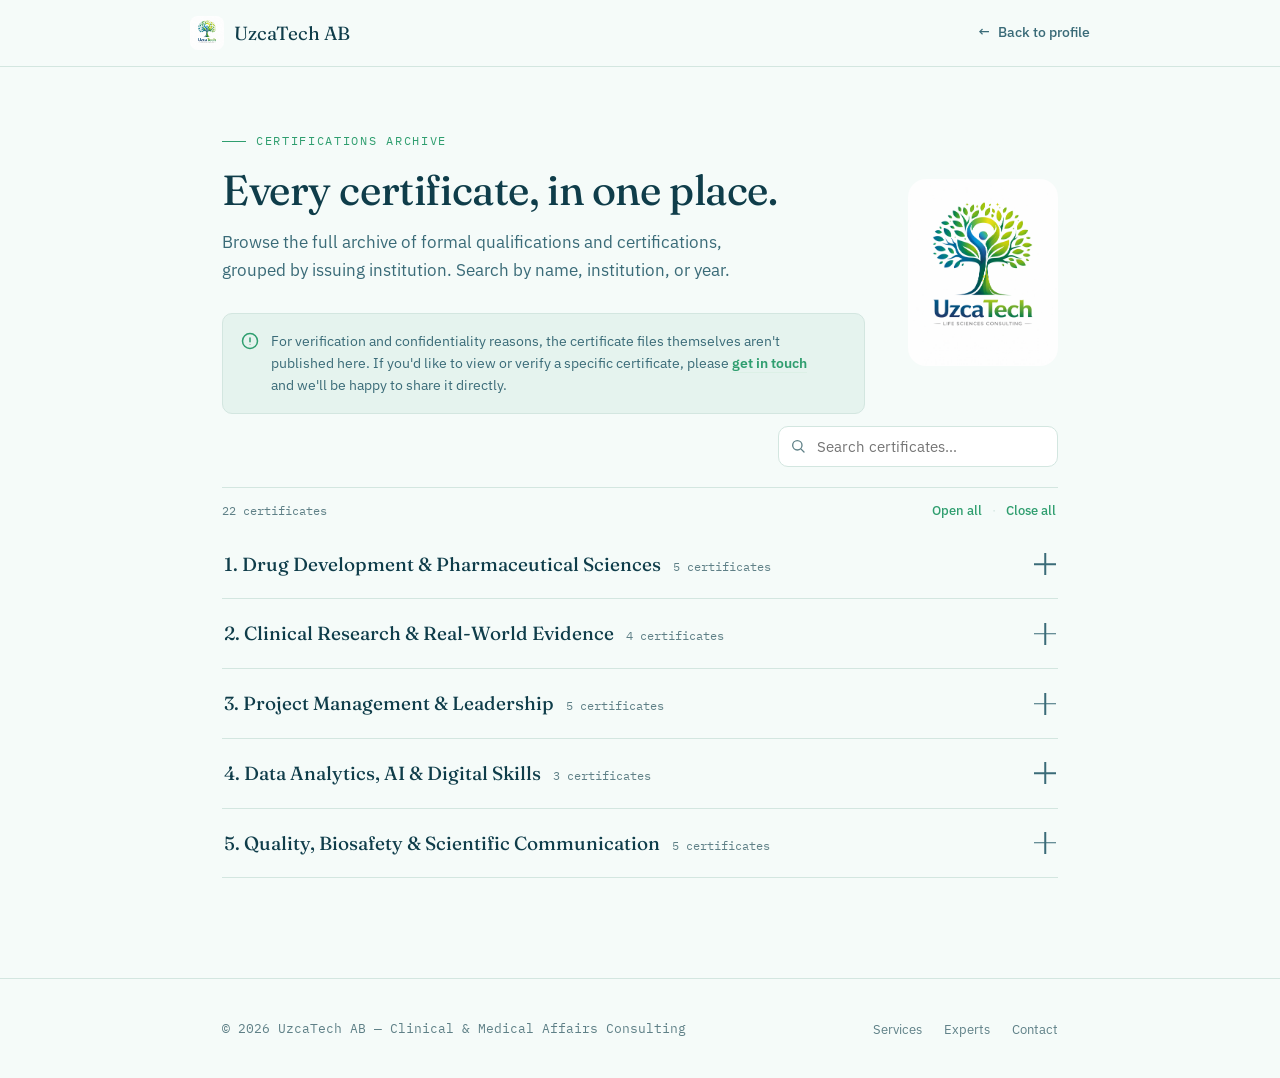
==== certificates.html @ 90f16f3b "added archive;added favicon;fixed some bugs" ====
<!DOCTYPE html>
<html lang="en">
<head>
<meta charset="UTF-8">
<meta name="viewport" content="width=device-width, initial-scale=1.0">
<title>Certifications — UzcaTech AB</title>
<link rel="preconnect" href="https://fonts.googleapis.com">
<link rel="preconnect" href="https://fonts.gstatic.com" crossorigin>
<link href="https://fonts.googleapis.com/css2?family=Fraunces:opsz,wght@9..144,300;9..144,450;9..144,600&family=IBM+Plex+Sans:wght@400;500;600&family=IBM+Plex+Mono:wght@400;500&display=swap" rel="stylesheet">
<style>
  :root{
    --navy:#0F3D4A;
    --navy-soft:#3A6B78;
    --slate:#5F8087;
    --bg:#F5FBF9;
    --bg-panel:#E5F3EE;
    --teal:#2F9E6F;
    --teal-dark:#1B6E4C;
    --teal-soft:#DCF0E6;
    --ink:#16262A;
    --line:#D3E6E0;
    --white:#FFFFFF;
    --radius-sm:10px;
    --radius-md:18px;
    --radius-lg:32px;
  }
  *{box-sizing:border-box;}
  body{
    margin:0; background:var(--bg); color:var(--ink);
    font-family:'IBM Plex Sans', sans-serif; font-size:16px; line-height:1.7;
    -webkit-font-smoothing:antialiased;
  }
  h1,h2,h3{font-family:'Fraunces', serif; font-weight:450; color:var(--navy); margin:0; letter-spacing:-0.01em;}
  a{color:inherit;}
  img{max-width:100%; display:block;}
  .wrap{max-width:900px; margin:0 auto; padding:0 32px;}
  @media (max-width:640px){ .wrap{padding:0 20px;} }

  /* ---------- Header ---------- */
  header{
    position:sticky; top:0; z-index:50;
    background:rgba(245,251,249,0.92); backdrop-filter:blur(6px);
    border-bottom:1px solid var(--line);
  }
  .nav{display:flex; align-items:center; justify-content:space-between; padding:16px 0;}
  .brand{font-family:'Fraunces', serif; font-size:19px; color:var(--navy); display:flex; align-items:center; gap:10px;}
  .brand .logo-slot{width:34px; height:34px; flex-shrink:0; border-radius:8px; object-fit:cover;}
  .back-link{
    display:inline-flex; align-items:center; gap:8px; font-size:14px; font-weight:500;
    color:var(--navy-soft); text-decoration:none; transition:color .15s ease;
  }
  .back-link:hover{color:var(--teal);}

  /* ---------- Page head ---------- */
  .page-head{padding:64px 0 12px;}
  .page-head-columns{display:grid; grid-template-columns:1.6fr 0.4fr; gap:32px; align-items:center;}
  @media (max-width:800px){
    .page-head-columns{grid-template-columns:1fr;}
    .page-head-image{order:-1; margin-bottom:8px;}
  }
  @media (max-width:560px){
    .page-head-image{display:none;}
  }
  .page-head-image{width:100%; max-width:150px; margin-left:auto; aspect-ratio:4/5; border-radius:var(--radius-md); object-fit:cover;}
  .eyebrow{
    font-family:'IBM Plex Mono', monospace; font-size:12px; letter-spacing:0.14em;
    text-transform:uppercase; color:var(--teal); margin-bottom:16px; display:flex; align-items:center; gap:10px;
  }
  .eyebrow::before{content:""; width:24px; height:1px; background:var(--teal); display:inline-block;}
  .page-head h1{font-size:clamp(30px, 4vw, 42px); line-height:1.12;}
  .page-head p{color:var(--navy-soft); font-size:16.5px; margin-top:14px; max-width:560px;}

  /* ---------- Notice banner ---------- */
  .archive-notice{
    display:flex; align-items:flex-start; gap:12px;
    background:var(--bg-panel); border:1px solid var(--line); border-radius:var(--radius-sm);
    padding:16px 18px; margin:28px 0 0;
  }
  .archive-notice svg{
    width:18px; height:18px; flex-shrink:0; stroke:var(--teal); margin-top:2px;
  }
  .archive-notice p{
    margin:0; font-size:14px; color:var(--navy-soft); line-height:1.6;
  }
  .archive-notice a{
    color:var(--teal); font-weight:600; text-decoration:none; border-bottom:1px solid var(--teal-soft);
    transition:border-color .15s ease;
  }
  .archive-notice a:hover{border-color:var(--teal);}

  /* ---------- Controls ---------- */
  .controls{
    display:flex; flex-wrap:wrap; gap:16px 24px; align-items:center; justify-content:flex-end;
    padding-bottom:20px; margin-bottom:0; border-bottom:1px solid var(--line);
  }

  .search-box{
    position:relative; flex:1 1 220px; max-width:280px;
  }
  .search-box input{
    width:100%; border:1px solid var(--line); background:var(--white);
    padding:10px 34px 10px 38px; font-family:'IBM Plex Sans', sans-serif; font-size:14.5px;
    border-radius:var(--radius-sm); color:var(--ink); transition:border-color .15s ease;
  }
  .search-box input:focus{outline:2px solid var(--teal); outline-offset:1px; border-color:var(--teal);}
  .search-box svg{
    position:absolute; left:12px; top:50%; transform:translateY(-50%);
    width:16px; height:16px; stroke:var(--slate); pointer-events:none;
  }
  .search-clear{
    position:absolute; right:8px; top:50%; transform:translateY(-50%);
    width:22px; height:22px; display:none; align-items:center; justify-content:center;
    background:none; border:none; cursor:pointer; border-radius:50%; padding:0;
    transition:background .15s ease;
  }
  .search-clear svg{position:static; width:12px; height:12px; stroke:var(--slate); transform:none;}
  .search-clear:hover{background:var(--bg-panel);}
  .search-box.has-value .search-clear{display:flex;}

  .toggle-all-row{
    display:flex; align-items:center; justify-content:space-between; gap:16px;
    padding:12px 0 0;
  }
  .result-count{
    font-family:'IBM Plex Mono', monospace; font-size:12px; color:var(--slate);
  }
  .toggle-all-links{display:flex; align-items:center; gap:8px;}
  .toggle-all-btn{
    font-family:'IBM Plex Sans', sans-serif; font-size:13px; font-weight:500;
    background:none; border:none; cursor:pointer; color:var(--teal); padding:2px;
    transition:color .15s ease;
  }
  .toggle-all-btn:hover{color:var(--teal-dark);}
  .toggle-all-divider{color:var(--line); font-size:13px;}

  /* ---------- Accordion groups ---------- */
  .archive{padding:8px 0 100px;}
  .group{border-bottom:1px solid var(--line);}
  .group-trigger{
    width:100%; display:flex; align-items:center; justify-content:space-between;
    background:none; border:none; cursor:pointer; text-align:left;
    padding:22px 2px; gap:16px;
  }
  .group-trigger-left{display:flex; align-items:baseline; gap:12px; min-width:0; flex-wrap:wrap; row-gap:4px;}
  .group-name{font-family:'Fraunces', serif; font-size:19px; color:var(--navy); font-weight:450; line-height:1.3;}
  .group-count{font-family:'IBM Plex Mono', monospace; font-size:12px; color:var(--slate); flex-shrink:0;}
  .group-icon{
    width:22px; height:22px; flex-shrink:0; position:relative;
    transition:transform .2s ease;
  }
  .group-icon::before, .group-icon::after{
    content:""; position:absolute; background:var(--navy-soft); transition:background .2s ease;
  }
  .group-icon::before{ top:50%; left:0; width:100%; height:1.5px; transform:translateY(-50%); }
  .group-icon::after{ left:50%; top:0; height:100%; width:1.5px; transform:translateX(-50%); }
  .group.open .group-icon{ transform:rotate(135deg); }
  .group.open .group-icon::before, .group.open .group-icon::after{ background:var(--teal); }
  .group.open .group-name{color:var(--teal);}

  .group-panel{max-height:0; overflow:hidden; transition:max-height .25s ease;}
  .group-panel-inner{display:flex; flex-direction:column; padding:0 2px 22px;}

  .cert-row{
    display:flex; align-items:center; justify-content:space-between; gap:16px;
    padding:11px 14px; border-radius:var(--radius-sm);
  }
  .cert-row-left{min-width:0;}
  .cert-title{font-size:14.5px; font-weight:500; color:var(--ink);}
  .cert-meta{font-family:'IBM Plex Mono', monospace; font-size:11.5px; color:var(--slate); margin-top:3px;}

  .empty-state{
    padding:60px 2px; text-align:center; color:var(--slate); display:none;
  }
  .empty-state.show{display:block;}
  .empty-state p{font-size:15px; margin-top:6px;}

  footer{border-top:1px solid var(--line); padding:36px 0;}
  .footer-row{display:flex; justify-content:space-between; align-items:center; flex-wrap:wrap; gap:14px;}
  .footer-row .mono{font-family:'IBM Plex Mono',monospace; font-size:12.5px; color:var(--slate);}
  .footer-links{display:flex; gap:22px; list-style:none; padding:0; margin:0;}
  .footer-links a{font-size:13px; color:var(--slate); text-decoration:none;}
  .footer-links a:hover{color:var(--teal);}
</style>
</head>
<body>

<header>
  <div class="wrap nav">
    <div class="brand">
      <img class="logo-slot" src="images/logo.png" alt="UzcaTech AB">
      UzcaTech AB
    </div>
    <a class="back-link" href="expert.html"><span aria-hidden="true">←</span> Back to profile</a>
  </div>
</header>

<section class="page-head">
  <div class="wrap">
    <div class="page-head-columns">
      <div>
        <div class="eyebrow">Certifications archive</div>
        <h1>Every certificate, in one place.</h1>
        <p>Browse the full archive of formal qualifications and certifications, grouped by issuing institution. Search by name, institution, or year.</p>
        <div class="archive-notice">
          <svg viewBox="0 0 24 24" fill="none" stroke-width="2" stroke-linecap="round" stroke-linejoin="round"><circle cx="12" cy="12" r="10"/><line x1="12" y1="8" x2="12" y2="13"/><circle cx="12" cy="16.5" r="0.5" fill="currentColor" stroke="none"/></svg>
          <p>For verification and confidentiality reasons, the certificate files themselves aren't published here. If you'd like to view or verify a specific certificate, please <a href="index.html#contact">get in touch</a> and we'll be happy to share it directly.</p>
        </div>
      </div>
      <img class="page-head-image" src="images/logo.png" alt="UzcaTech AB">
    </div>
  </div>
</section>

<section class="wrap">
  <div class="controls">
    <div class="search-box">
      <svg viewBox="0 0 24 24" fill="none" stroke-width="2" stroke-linecap="round" stroke-linejoin="round"><circle cx="11" cy="11" r="7"/><line x1="21" y1="21" x2="16.65" y2="16.65"/></svg>
      <input type="text" id="search" placeholder="Search certificates…" autocomplete="off">
      <button type="button" id="search-clear" class="search-clear" aria-label="Clear search">
        <svg viewBox="0 0 24 24" fill="none" stroke-width="2" stroke-linecap="round" stroke-linejoin="round"><line x1="18" y1="6" x2="6" y2="18"/><line x1="6" y1="6" x2="18" y2="18"/></svg>
      </button>
    </div>
  </div>
  <div class="toggle-all-row">
    <div class="result-count" id="result-count"></div>
    <div class="toggle-all-links">
      <button type="button" id="open-all" class="toggle-all-btn">Open all</button>
      <span class="toggle-all-divider">·</span>
      <button type="button" id="close-all" class="toggle-all-btn">Close all</button>
    </div>
  </div>
</section>

<section class="archive">
  <div class="wrap" id="archive-root"></div>
</section>

<footer>
  <div class="wrap footer-row">
    <div class="mono">© 2026 UzcaTech AB — Clinical &amp; Medical Affairs Consulting</div>
    <ul class="footer-links">
      <li><a href="index.html#services">Services</a></li>
      <li><a href="index.html#experts">Experts</a></li>
      <li><a href="index.html#contact">Contact</a></li>
    </ul>
  </div>
</footer>

<script>
  /* -----------------------------------------------------------
     Certificate data — replace with the real list.
     Each entry: name, institution, year (no url — files are not published)
  ------------------------------------------------------------ */
  const CERTS = [
    { name: "Molecular Pharmacology", institution: "University of Oxford", date: "March 2001", year: 2001, category: "1. Drug Development & Pharmaceutical Sciences" },
    { name: "Biologics Drug Development", institution: "Swedish Academy of Pharmaceutical Sciences (Läkemedelsakademin)", date: "14–16 May 2019", year: 2019, category: "1. Drug Development & Pharmaceutical Sciences" },
    { name: "Drug Development", institution: "University of California San Diego", date: "27 May 2024", year: 2024, category: "1. Drug Development & Pharmaceutical Sciences" },
    { name: "Pharmacokinetics", institution: "Novartis / Davidsson College", date: "September 2024", year: 2024, category: "1. Drug Development & Pharmaceutical Sciences" },
    { name: "Drug Utilization: Trends, Determinants and Consequences", institution: "Johns Hopkins University", date: "12 September 2025", year: 2025, category: "1. Drug Development & Pharmaceutical Sciences" },

    { name: "Clinical Trial Project Management", institution: "Physis Global Academy", date: "30 August 2020", year: 2020, category: "2. Clinical Research & Real-World Evidence" },
    { name: "Essential GCP for Sponsors (ICH GCP E6(R2))", institution: "Brookwood Global", date: "1 June 2021", year: 2021, category: "2. Clinical Research & Real-World Evidence" },
    { name: "AI Series: Introduction to Clinical Data", institution: "Stanford University School of Medicine", date: "2 October 2024", year: 2024, category: "2. Clinical Research & Real-World Evidence" },
    { name: "Comparative Effectiveness and Real-World Evidence", institution: "Johns Hopkins University", date: "5 October 2025", year: 2025, category: "2. Clinical Research & Real-World Evidence" },

    { name: "Lean Foundations", institution: "LinkedIn Learning", date: "March 2021", year: 2021, category: "3. Project Management & Leadership" },
    { name: "Applied Project Management", institution: "Wenell", date: "15 February 2023", year: 2023, category: "3. Project Management & Leadership" },
    { name: "Project Management Simplified", institution: "Project Management Institute (PMI)", date: "8 July 2024", year: 2024, category: "3. Project Management & Leadership" },
    { name: "PMI-PMP® Certification Training Course (PMBOK® 7th Edition)", institution: "Learnkart", date: "April 2025", year: 2025, category: "3. Project Management & Leadership" },
    { name: "Project Management: Healthcare Projects", institution: "LinkedIn Learning", date: "5 May 2025", year: 2025, category: "3. Project Management & Leadership" },

    { name: "Introduction to Data Analytics", institution: "IBM", date: "22 October 2024", year: 2024, category: "4. Data Analytics, AI & Digital Skills" },
    { name: "SQL Essential Training", institution: "LinkedIn Learning", date: "November 2024", year: 2024, category: "4. Data Analytics, AI & Digital Skills" },
    { name: "Data Visualization and Dashboards with Excel and Cognos", institution: "IBM", date: "February 2025", year: 2025, category: "4. Data Analytics, AI & Digital Skills" },

    { name: "Biosafety Culture", institution: "European Biosafety Association (EBSA)", date: "4 October 2021", year: 2021, category: "5. Quality, Biosafety & Scientific Communication" },
    { name: "Biosafety Culture", institution: "European Biosafety Association (EBSA)", date: "14 October 2021", year: 2021, category: "5. Quality, Biosafety & Scientific Communication" },
    { name: "Mitigating Immunogenicity Risk: Applying Knowledge-Based Strategies from Early Assay", institution: "Symetric", date: "12 October 2023", year: 2023, category: "5. Quality, Biosafety & Scientific Communication" },
    { name: "Development/Validation to Clinical Monitoring", institution: "Symetric", date: "12 October 2023", year: 2023, category: "5. Quality, Biosafety & Scientific Communication" },
    { name: "Writing in the Sciences (with Honors)", institution: "Stanford University", date: "23 May 2024", year: 2024, category: "5. Quality, Biosafety & Scientific Communication" }
  ];

  const root = document.getElementById('archive-root');
  const resultCount = document.getElementById('result-count');
  const searchInput = document.getElementById('search');
  const searchBox = document.querySelector('.search-box');

  let openGroups = new Set();

  const CATEGORY_ORDER = [
    "1. Drug Development & Pharmaceutical Sciences",
    "2. Clinical Research & Real-World Evidence",
    "3. Project Management & Leadership",
    "4. Data Analytics, AI & Digital Skills",
    "5. Quality, Biosafety & Scientific Communication"
  ];

  function groupKey(cert){
    return cert.category;
  }

  function sortGroupKeys(keys){
    return keys.sort((a, b) => CATEGORY_ORDER.indexOf(a) - CATEGORY_ORDER.indexOf(b));
  }

  function highlight(text, term){
    if (!term) return text;
    const idx = text.toLowerCase().indexOf(term.toLowerCase());
    if (idx === -1) return text;
    return text.slice(0, idx) + '<mark style="background:var(--teal-soft); color:var(--navy); border-radius:3px;">' + text.slice(idx, idx + term.length) + '</mark>' + text.slice(idx + term.length);
  }

  function renderInner(){
    const term = searchInput.value.trim().toLowerCase();

    const filtered = CERTS.filter(c =>
      c.name.toLowerCase().includes(term) ||
      c.institution.toLowerCase().includes(term) ||
      c.category.toLowerCase().includes(term) ||
      c.date.toLowerCase().includes(term) ||
      String(c.year).includes(term)
    );

    root.innerHTML = '';
    resultCount.textContent = filtered.length + (filtered.length === 1 ? ' certificate' : ' certificates');

    if (!filtered.length){
      const empty = document.createElement('div');
      empty.className = 'empty-state show';
      empty.innerHTML = '<h3>No matches</h3><p>Try a different name, institution, or year.</p>';
      root.appendChild(empty);
      return;
    }

    const groups = {};
    filtered.forEach(c => {
      const key = groupKey(c);
      if (!groups[key]) groups[key] = [];
      groups[key].push(c);
    });

    sortGroupKeys(Object.keys(groups)).forEach(key => {
      const certs = groups[key];
      const isOpen = openGroups.has(key);

      const group = document.createElement('div');
      group.className = 'group' + (isOpen ? ' open' : '');

      const trigger = document.createElement('button');
      trigger.type = 'button';
      trigger.className = 'group-trigger';
      trigger.innerHTML = `
        <span class="group-trigger-left">
          <span class="group-name">${key}</span>
          <span class="group-count">${certs.length} ${certs.length === 1 ? 'certificate' : 'certificates'}</span>
        </span>
        <span class="group-icon" aria-hidden="true"></span>
      `;

      const panel = document.createElement('div');
      panel.className = 'group-panel';
      const inner = document.createElement('div');
      inner.className = 'group-panel-inner';

      certs.sort((a, b) => b.year - a.year || a.name.localeCompare(b.name)).forEach(c => {
        const row = document.createElement('div');
        row.className = 'cert-row';
        row.innerHTML = `
          <span class="cert-row-left">
            <span class="cert-title">${highlight(c.name, term)}</span>
            <span class="cert-meta">${highlight(c.institution, term)} — ${highlight(c.date, term)}</span>
          </span>
        `;
        inner.appendChild(row);
      });

      panel.appendChild(inner);

      trigger.addEventListener('click', () => {
        const nowOpen = group.classList.toggle('open');
        if (nowOpen){
          openGroups.add(key);
          panel.style.maxHeight = panel.scrollHeight + 'px';
        } else {
          openGroups.delete(key);
          panel.style.maxHeight = '0px';
        }
      });

      group.appendChild(trigger);
      group.appendChild(panel);
      root.appendChild(group);

      if (isOpen){
        requestAnimationFrame(() => { panel.style.maxHeight = panel.scrollHeight + 'px'; });
      }
    });
  }

  function render(){
    const startHeight = root.offsetHeight;
    root.style.height = startHeight + 'px';
    root.style.overflow = 'hidden';
    root.style.transition = 'none';

    renderInner();

    const endHeight = root.scrollHeight;
    requestAnimationFrame(() => {
      root.style.transition = 'height .2s ease';
      root.style.height = endHeight + 'px';
    });

    clearTimeout(render._t);
    render._t = setTimeout(() => {
      root.style.height = '';
      root.style.overflow = '';
      root.style.transition = '';
    }, 220);
  }

  searchInput.addEventListener('input', () => {
    searchBox.classList.toggle('has-value', searchInput.value.length > 0);
    const term = searchInput.value.trim().toLowerCase();
    if (term === ''){
      openGroups = new Set();
    } else {
      const filtered = CERTS.filter(c =>
        c.name.toLowerCase().includes(term) ||
        c.institution.toLowerCase().includes(term) ||
        c.category.toLowerCase().includes(term) ||
        c.date.toLowerCase().includes(term) ||
        String(c.year).includes(term)
      );
      filtered.forEach(c => openGroups.add(groupKey(c)));
    }
    render();
  });

  document.getElementById('search-clear').addEventListener('click', () => {
    searchInput.value = '';
    searchBox.classList.remove('has-value');
    openGroups = new Set();
    searchInput.focus();
    render();
  });

  document.getElementById('open-all').addEventListener('click', () => {
    const term = searchInput.value.trim().toLowerCase();
    const filtered = CERTS.filter(c =>
      c.name.toLowerCase().includes(term) ||
      c.institution.toLowerCase().includes(term) ||
      c.category.toLowerCase().includes(term) ||
      c.date.toLowerCase().includes(term) ||
      String(c.year).includes(term)
    );
    filtered.forEach(c => openGroups.add(groupKey(c)));
    render();
  });

  document.getElementById('close-all').addEventListener('click', () => {
    openGroups = new Set();
    render();
  });

  render();
</script>

</body>
</html>
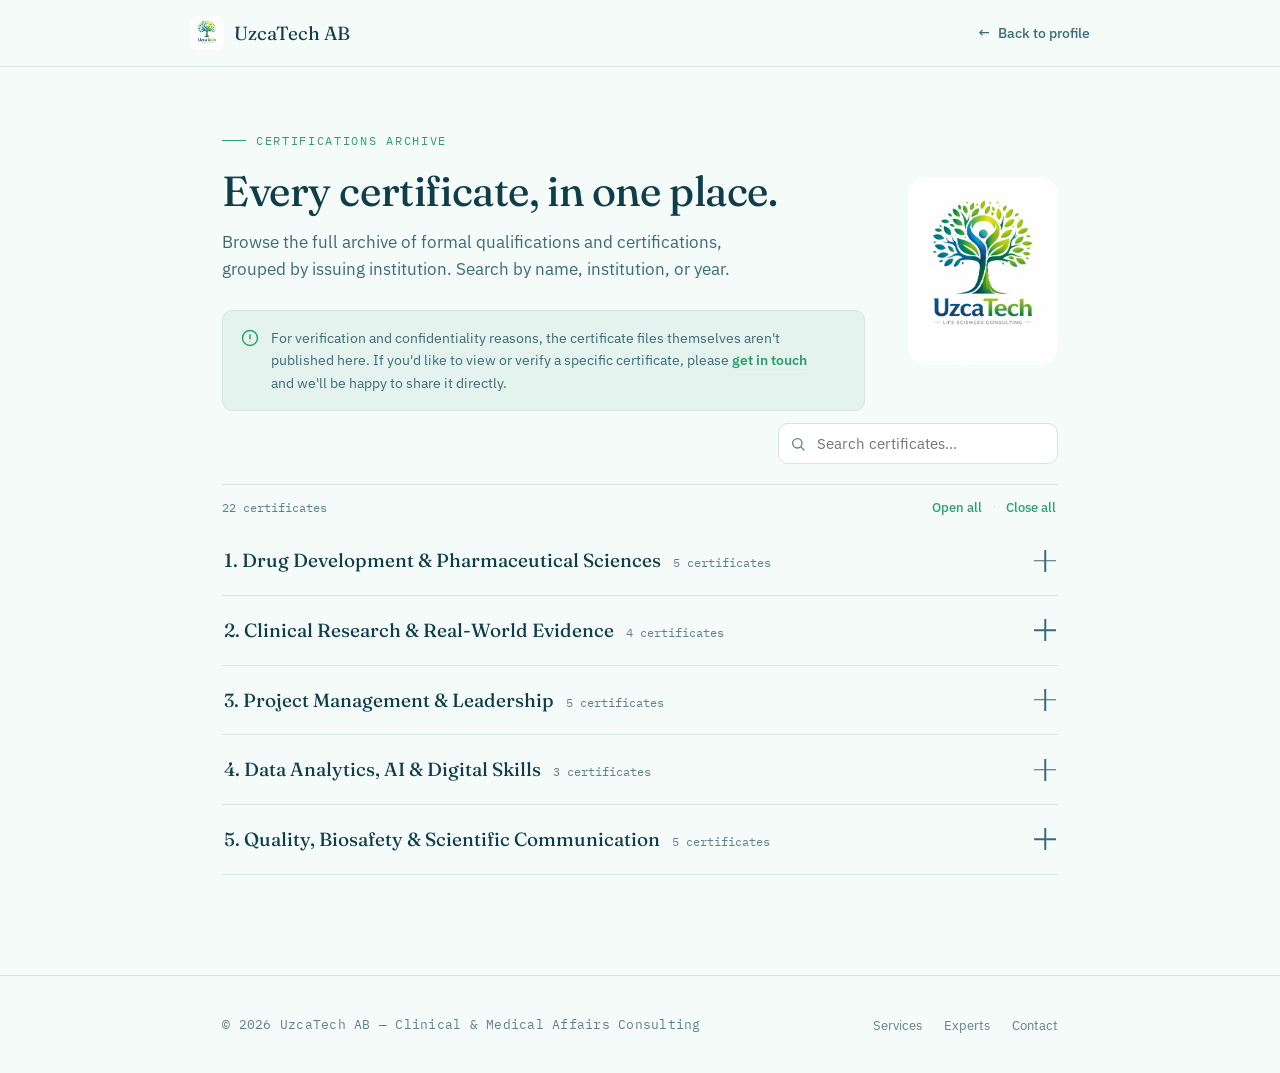
==== commit 0115edca: "Organised files and started clearinng filler text" ====
--- a/certificates.html
+++ b/certificates.html
@@ -6,465 +6,101 @@
 <title>Certifications — UzcaTech AB</title>
 <link rel="preconnect" href="https://fonts.googleapis.com">
 <link rel="preconnect" href="https://fonts.gstatic.com" crossorigin>
-<link href="https://fonts.googleapis.com/css2?family=Fraunces:opsz,wght@9..144,300;9..144,450;9..144,600&family=IBM+Plex+Sans:wght@400;500;600&family=IBM+Plex+Mono:wght@400;500&display=swap" rel="stylesheet">
-<style>
-  :root{
-    --navy:#0F3D4A;
-    --navy-soft:#3A6B78;
-    --slate:#5F8087;
-    --bg:#F5FBF9;
-    --bg-panel:#E5F3EE;
-    --teal:#2F9E6F;
-    --teal-dark:#1B6E4C;
-    --teal-soft:#DCF0E6;
-    --ink:#16262A;
-    --line:#D3E6E0;
-    --white:#FFFFFF;
-    --radius-sm:10px;
-    --radius-md:18px;
-    --radius-lg:32px;
-  }
-  *{box-sizing:border-box;}
-  body{
-    margin:0; background:var(--bg); color:var(--ink);
-    font-family:'IBM Plex Sans', sans-serif; font-size:16px; line-height:1.7;
-    -webkit-font-smoothing:antialiased;
-  }
-  h1,h2,h3{font-family:'Fraunces', serif; font-weight:450; color:var(--navy); margin:0; letter-spacing:-0.01em;}
-  a{color:inherit;}
-  img{max-width:100%; display:block;}
-  .wrap{max-width:900px; margin:0 auto; padding:0 32px;}
-  @media (max-width:640px){ .wrap{padding:0 20px;} }
+<link
+  href="https://fonts.googleapis.com/css2?family=Fraunces:opsz,wght@9..144,300;9..144,450;9..144,600&family=IBM+Plex+Sans:wght@400;500;600&family=IBM+Plex+Mono:wght@400;500&display=swap"
+  rel="stylesheet"
+>
 
-  /* ---------- Header ---------- */
-  header{
-    position:sticky; top:0; z-index:50;
-    background:rgba(245,251,249,0.92); backdrop-filter:blur(6px);
-    border-bottom:1px solid var(--line);
-  }
-  .nav{display:flex; align-items:center; justify-content:space-between; padding:16px 0;}
-  .brand{font-family:'Fraunces', serif; font-size:19px; color:var(--navy); display:flex; align-items:center; gap:10px;}
-  .brand .logo-slot{width:34px; height:34px; flex-shrink:0; border-radius:8px; object-fit:cover;}
-  .back-link{
-    display:inline-flex; align-items:center; gap:8px; font-size:14px; font-weight:500;
-    color:var(--navy-soft); text-decoration:none; transition:color .15s ease;
-  }
-  .back-link:hover{color:var(--teal);}
-
-  /* ---------- Page head ---------- */
-  .page-head{padding:64px 0 12px;}
-  .page-head-columns{display:grid; grid-template-columns:1.6fr 0.4fr; gap:32px; align-items:center;}
-  @media (max-width:800px){
-    .page-head-columns{grid-template-columns:1fr;}
-    .page-head-image{order:-1; margin-bottom:8px;}
-  }
-  @media (max-width:560px){
-    .page-head-image{display:none;}
-  }
-  .page-head-image{width:100%; max-width:150px; margin-left:auto; aspect-ratio:4/5; border-radius:var(--radius-md); object-fit:cover;}
-  .eyebrow{
-    font-family:'IBM Plex Mono', monospace; font-size:12px; letter-spacing:0.14em;
-    text-transform:uppercase; color:var(--teal); margin-bottom:16px; display:flex; align-items:center; gap:10px;
-  }
-  .eyebrow::before{content:""; width:24px; height:1px; background:var(--teal); display:inline-block;}
-  .page-head h1{font-size:clamp(30px, 4vw, 42px); line-height:1.12;}
-  .page-head p{color:var(--navy-soft); font-size:16.5px; margin-top:14px; max-width:560px;}
-
-  /* ---------- Notice banner ---------- */
-  .archive-notice{
-    display:flex; align-items:flex-start; gap:12px;
-    background:var(--bg-panel); border:1px solid var(--line); border-radius:var(--radius-sm);
-    padding:16px 18px; margin:28px 0 0;
-  }
-  .archive-notice svg{
-    width:18px; height:18px; flex-shrink:0; stroke:var(--teal); margin-top:2px;
-  }
-  .archive-notice p{
-    margin:0; font-size:14px; color:var(--navy-soft); line-height:1.6;
-  }
-  .archive-notice a{
-    color:var(--teal); font-weight:600; text-decoration:none; border-bottom:1px solid var(--teal-soft);
-    transition:border-color .15s ease;
-  }
-  .archive-notice a:hover{border-color:var(--teal);}
-
-  /* ---------- Controls ---------- */
-  .controls{
-    display:flex; flex-wrap:wrap; gap:16px 24px; align-items:center; justify-content:flex-end;
-    padding-bottom:20px; margin-bottom:0; border-bottom:1px solid var(--line);
-  }
-
-  .search-box{
-    position:relative; flex:1 1 220px; max-width:280px;
-  }
-  .search-box input{
-    width:100%; border:1px solid var(--line); background:var(--white);
-    padding:10px 34px 10px 38px; font-family:'IBM Plex Sans', sans-serif; font-size:14.5px;
-    border-radius:var(--radius-sm); color:var(--ink); transition:border-color .15s ease;
-  }
-  .search-box input:focus{outline:2px solid var(--teal); outline-offset:1px; border-color:var(--teal);}
-  .search-box svg{
-    position:absolute; left:12px; top:50%; transform:translateY(-50%);
-    width:16px; height:16px; stroke:var(--slate); pointer-events:none;
-  }
-  .search-clear{
-    position:absolute; right:8px; top:50%; transform:translateY(-50%);
-    width:22px; height:22px; display:none; align-items:center; justify-content:center;
-    background:none; border:none; cursor:pointer; border-radius:50%; padding:0;
-    transition:background .15s ease;
-  }
-  .search-clear svg{position:static; width:12px; height:12px; stroke:var(--slate); transform:none;}
-  .search-clear:hover{background:var(--bg-panel);}
-  .search-box.has-value .search-clear{display:flex;}
-
-  .toggle-all-row{
-    display:flex; align-items:center; justify-content:space-between; gap:16px;
-    padding:12px 0 0;
-  }
-  .result-count{
-    font-family:'IBM Plex Mono', monospace; font-size:12px; color:var(--slate);
-  }
-  .toggle-all-links{display:flex; align-items:center; gap:8px;}
-  .toggle-all-btn{
-    font-family:'IBM Plex Sans', sans-serif; font-size:13px; font-weight:500;
-    background:none; border:none; cursor:pointer; color:var(--teal); padding:2px;
-    transition:color .15s ease;
-  }
-  .toggle-all-btn:hover{color:var(--teal-dark);}
-  .toggle-all-divider{color:var(--line); font-size:13px;}
-
-  /* ---------- Accordion groups ---------- */
-  .archive{padding:8px 0 100px;}
-  .group{border-bottom:1px solid var(--line);}
-  .group-trigger{
-    width:100%; display:flex; align-items:center; justify-content:space-between;
-    background:none; border:none; cursor:pointer; text-align:left;
-    padding:22px 2px; gap:16px;
-  }
-  .group-trigger-left{display:flex; align-items:baseline; gap:12px; min-width:0; flex-wrap:wrap; row-gap:4px;}
-  .group-name{font-family:'Fraunces', serif; font-size:19px; color:var(--navy); font-weight:450; line-height:1.3;}
-  .group-count{font-family:'IBM Plex Mono', monospace; font-size:12px; color:var(--slate); flex-shrink:0;}
-  .group-icon{
-    width:22px; height:22px; flex-shrink:0; position:relative;
-    transition:transform .2s ease;
-  }
-  .group-icon::before, .group-icon::after{
-    content:""; position:absolute; background:var(--navy-soft); transition:background .2s ease;
-  }
-  .group-icon::before{ top:50%; left:0; width:100%; height:1.5px; transform:translateY(-50%); }
-  .group-icon::after{ left:50%; top:0; height:100%; width:1.5px; transform:translateX(-50%); }
-  .group.open .group-icon{ transform:rotate(135deg); }
-  .group.open .group-icon::before, .group.open .group-icon::after{ background:var(--teal); }
-  .group.open .group-name{color:var(--teal);}
-
-  .group-panel{max-height:0; overflow:hidden; transition:max-height .25s ease;}
-  .group-panel-inner{display:flex; flex-direction:column; padding:0 2px 22px;}
-
-  .cert-row{
-    display:flex; align-items:center; justify-content:space-between; gap:16px;
-    padding:11px 14px; border-radius:var(--radius-sm);
-  }
-  .cert-row-left{min-width:0;}
-  .cert-title{font-size:14.5px; font-weight:500; color:var(--ink);}
-  .cert-meta{font-family:'IBM Plex Mono', monospace; font-size:11.5px; color:var(--slate); margin-top:3px;}
-
-  .empty-state{
-    padding:60px 2px; text-align:center; color:var(--slate); display:none;
-  }
-  .empty-state.show{display:block;}
-  .empty-state p{font-size:15px; margin-top:6px;}
-
-  footer{border-top:1px solid var(--line); padding:36px 0;}
-  .footer-row{display:flex; justify-content:space-between; align-items:center; flex-wrap:wrap; gap:14px;}
-  .footer-row .mono{font-family:'IBM Plex Mono',monospace; font-size:12.5px; color:var(--slate);}
-  .footer-links{display:flex; gap:22px; list-style:none; padding:0; margin:0;}
-  .footer-links a{font-size:13px; color:var(--slate); text-decoration:none;}
-  .footer-links a:hover{color:var(--teal);}
-</style>
+<link rel="stylesheet" href="css/base.css">
+<link rel="stylesheet" href="css/certificates.css">
 </head>
 <body>
 
-<header>
-  <div class="wrap nav">
-    <div class="brand">
-      <img class="logo-slot" src="images/logo.png" alt="UzcaTech AB">
-      UzcaTech AB
+  <header>
+    <div class="wrap nav">
+      <div class="brand">
+        <img class="logo-slot" src="images/logo.png" alt="UzcaTech AB">
+        UzcaTech AB
+      </div>
+      <a class="back-link" href="experts/nathalie-uzcategui.html"><span aria-hidden="true">←</span> Back to profile</a>
     </div>
-    <a class="back-link" href="expert.html"><span aria-hidden="true">←</span> Back to profile</a>
-  </div>
-</header>
+  </header>
 
-<section class="page-head">
-  <div class="wrap">
-    <div class="page-head-columns">
-      <div>
-        <div class="eyebrow">Certifications archive</div>
-        <h1>Every certificate, in one place.</h1>
-        <p>Browse the full archive of formal qualifications and certifications, grouped by issuing institution. Search by name, institution, or year.</p>
-        <div class="archive-notice">
-          <svg viewBox="0 0 24 24" fill="none" stroke-width="2" stroke-linecap="round" stroke-linejoin="round"><circle cx="12" cy="12" r="10"/><line x1="12" y1="8" x2="12" y2="13"/><circle cx="12" cy="16.5" r="0.5" fill="currentColor" stroke="none"/></svg>
-          <p>For verification and confidentiality reasons, the certificate files themselves aren't published here. If you'd like to view or verify a specific certificate, please <a href="index.html#contact">get in touch</a> and we'll be happy to share it directly.</p>
+  <section class="page-head">
+    <div class="wrap">
+      <div class="page-head-columns">
+        <div>
+          <div class="eyebrow">Certifications archive</div>
+          <h1>Every certificate, in one place.</h1>
+          <p>
+            Browse the full archive of formal qualifications and certifications, grouped by
+            issuing institution. Search by name, institution, or year.
+          </p>
+
+          <div class="archive-notice">
+            <svg viewBox="0 0 24 24" fill="none" stroke-width="2" stroke-linecap="round" stroke-linejoin="round">
+              <circle cx="12" cy="12" r="10"/>
+              <line x1="12" y1="8" x2="12" y2="13"/>
+              <circle cx="12" cy="16.5" r="0.5" fill="currentColor" stroke="none"/>
+            </svg>
+            <p>
+              For verification and confidentiality reasons, the certificate files themselves
+              aren't published here. If you'd like to view or verify a specific certificate,
+              please <a href="index.html#contact">get in touch</a> and we'll be happy to share
+              it directly.
+            </p>
+          </div>
         </div>
+
+        <img class="page-head-image" src="images/logo.png" alt="UzcaTech AB">
       </div>
-      <img class="page-head-image" src="images/logo.png" alt="UzcaTech AB">
     </div>
-  </div>
-</section>
+  </section>
 
-<section class="wrap">
-  <div class="controls">
-    <div class="search-box">
-      <svg viewBox="0 0 24 24" fill="none" stroke-width="2" stroke-linecap="round" stroke-linejoin="round"><circle cx="11" cy="11" r="7"/><line x1="21" y1="21" x2="16.65" y2="16.65"/></svg>
-      <input type="text" id="search" placeholder="Search certificates…" autocomplete="off">
-      <button type="button" id="search-clear" class="search-clear" aria-label="Clear search">
-        <svg viewBox="0 0 24 24" fill="none" stroke-width="2" stroke-linecap="round" stroke-linejoin="round"><line x1="18" y1="6" x2="6" y2="18"/><line x1="6" y1="6" x2="18" y2="18"/></svg>
-      </button>
+  <section class="wrap">
+    <div class="controls">
+      <div class="search-box">
+        <svg viewBox="0 0 24 24" fill="none" stroke-width="2" stroke-linecap="round" stroke-linejoin="round">
+          <circle cx="11" cy="11" r="7"/>
+          <line x1="21" y1="21" x2="16.65" y2="16.65"/>
+        </svg>
+        <input type="text" id="search" placeholder="Search certificates…" autocomplete="off">
+        <button type="button" id="search-clear" class="search-clear" aria-label="Clear search">
+          <svg viewBox="0 0 24 24" fill="none" stroke-width="2" stroke-linecap="round" stroke-linejoin="round">
+            <line x1="18" y1="6" x2="6" y2="18"/>
+            <line x1="6" y1="6" x2="18" y2="18"/>
+          </svg>
+        </button>
+      </div>
     </div>
-  </div>
-  <div class="toggle-all-row">
-    <div class="result-count" id="result-count"></div>
-    <div class="toggle-all-links">
-      <button type="button" id="open-all" class="toggle-all-btn">Open all</button>
-      <span class="toggle-all-divider">·</span>
-      <button type="button" id="close-all" class="toggle-all-btn">Close all</button>
+
+    <div class="toggle-all-row">
+      <div class="result-count" id="result-count"></div>
+      <div class="toggle-all-links">
+        <button type="button" id="open-all" class="toggle-all-btn">Open all</button>
+        <span class="toggle-all-divider">·</span>
+        <button type="button" id="close-all" class="toggle-all-btn">Close all</button>
+      </div>
     </div>
-  </div>
-</section>
+  </section>
 
-<section class="archive">
-  <div class="wrap" id="archive-root"></div>
-</section>
+  <section class="archive">
+    <div class="wrap" id="archive-root"></div>
+  </section>
 
-<footer>
-  <div class="wrap footer-row">
-    <div class="mono">© 2026 UzcaTech AB — Clinical &amp; Medical Affairs Consulting</div>
-    <ul class="footer-links">
-      <li><a href="index.html#services">Services</a></li>
-      <li><a href="index.html#experts">Experts</a></li>
-      <li><a href="index.html#contact">Contact</a></li>
-    </ul>
-  </div>
-</footer>
+  <footer>
+    <div class="wrap footer-row">
+      <div class="mono">© 2026 UzcaTech AB — Clinical &amp; Medical Affairs Consulting</div>
+      <ul class="footer-links">
+        <li><a href="index.html#services">Services</a></li>
+        <li><a href="index.html#experts">Experts</a></li>
+        <li><a href="index.html#contact">Contact</a></li>
+      </ul>
+    </div>
+  </footer>
 
-<script>
-  /* -----------------------------------------------------------
-     Certificate data — replace with the real list.
-     Each entry: name, institution, year (no url — files are not published)
-  ------------------------------------------------------------ */
-  const CERTS = [
-    { name: "Molecular Pharmacology", institution: "University of Oxford", date: "March 2001", year: 2001, category: "1. Drug Development & Pharmaceutical Sciences" },
-    { name: "Biologics Drug Development", institution: "Swedish Academy of Pharmaceutical Sciences (Läkemedelsakademin)", date: "14–16 May 2019", year: 2019, category: "1. Drug Development & Pharmaceutical Sciences" },
-    { name: "Drug Development", institution: "University of California San Diego", date: "27 May 2024", year: 2024, category: "1. Drug Development & Pharmaceutical Sciences" },
-    { name: "Pharmacokinetics", institution: "Novartis / Davidsson College", date: "September 2024", year: 2024, category: "1. Drug Development & Pharmaceutical Sciences" },
-    { name: "Drug Utilization: Trends, Determinants and Consequences", institution: "Johns Hopkins University", date: "12 September 2025", year: 2025, category: "1. Drug Development & Pharmaceutical Sciences" },
-
-    { name: "Clinical Trial Project Management", institution: "Physis Global Academy", date: "30 August 2020", year: 2020, category: "2. Clinical Research & Real-World Evidence" },
-    { name: "Essential GCP for Sponsors (ICH GCP E6(R2))", institution: "Brookwood Global", date: "1 June 2021", year: 2021, category: "2. Clinical Research & Real-World Evidence" },
-    { name: "AI Series: Introduction to Clinical Data", institution: "Stanford University School of Medicine", date: "2 October 2024", year: 2024, category: "2. Clinical Research & Real-World Evidence" },
-    { name: "Comparative Effectiveness and Real-World Evidence", institution: "Johns Hopkins University", date: "5 October 2025", year: 2025, category: "2. Clinical Research & Real-World Evidence" },
-
-    { name: "Lean Foundations", institution: "LinkedIn Learning", date: "March 2021", year: 2021, category: "3. Project Management & Leadership" },
-    { name: "Applied Project Management", institution: "Wenell", date: "15 February 2023", year: 2023, category: "3. Project Management & Leadership" },
-    { name: "Project Management Simplified", institution: "Project Management Institute (PMI)", date: "8 July 2024", year: 2024, category: "3. Project Management & Leadership" },
-    { name: "PMI-PMP® Certification Training Course (PMBOK® 7th Edition)", institution: "Learnkart", date: "April 2025", year: 2025, category: "3. Project Management & Leadership" },
-    { name: "Project Management: Healthcare Projects", institution: "LinkedIn Learning", date: "5 May 2025", year: 2025, category: "3. Project Management & Leadership" },
-
-    { name: "Introduction to Data Analytics", institution: "IBM", date: "22 October 2024", year: 2024, category: "4. Data Analytics, AI & Digital Skills" },
-    { name: "SQL Essential Training", institution: "LinkedIn Learning", date: "November 2024", year: 2024, category: "4. Data Analytics, AI & Digital Skills" },
-    { name: "Data Visualization and Dashboards with Excel and Cognos", institution: "IBM", date: "February 2025", year: 2025, category: "4. Data Analytics, AI & Digital Skills" },
-
-    { name: "Biosafety Culture", institution: "European Biosafety Association (EBSA)", date: "4 October 2021", year: 2021, category: "5. Quality, Biosafety & Scientific Communication" },
-    { name: "Biosafety Culture", institution: "European Biosafety Association (EBSA)", date: "14 October 2021", year: 2021, category: "5. Quality, Biosafety & Scientific Communication" },
-    { name: "Mitigating Immunogenicity Risk: Applying Knowledge-Based Strategies from Early Assay", institution: "Symetric", date: "12 October 2023", year: 2023, category: "5. Quality, Biosafety & Scientific Communication" },
-    { name: "Development/Validation to Clinical Monitoring", institution: "Symetric", date: "12 October 2023", year: 2023, category: "5. Quality, Biosafety & Scientific Communication" },
-    { name: "Writing in the Sciences (with Honors)", institution: "Stanford University", date: "23 May 2024", year: 2024, category: "5. Quality, Biosafety & Scientific Communication" }
-  ];
-
-  const root = document.getElementById('archive-root');
-  const resultCount = document.getElementById('result-count');
-  const searchInput = document.getElementById('search');
-  const searchBox = document.querySelector('.search-box');
-
-  let openGroups = new Set();
-
-  const CATEGORY_ORDER = [
-    "1. Drug Development & Pharmaceutical Sciences",
-    "2. Clinical Research & Real-World Evidence",
-    "3. Project Management & Leadership",
-    "4. Data Analytics, AI & Digital Skills",
-    "5. Quality, Biosafety & Scientific Communication"
-  ];
-
-  function groupKey(cert){
-    return cert.category;
-  }
-
-  function sortGroupKeys(keys){
-    return keys.sort((a, b) => CATEGORY_ORDER.indexOf(a) - CATEGORY_ORDER.indexOf(b));
-  }
-
-  function highlight(text, term){
-    if (!term) return text;
-    const idx = text.toLowerCase().indexOf(term.toLowerCase());
-    if (idx === -1) return text;
-    return text.slice(0, idx) + '<mark style="background:var(--teal-soft); color:var(--navy); border-radius:3px;">' + text.slice(idx, idx + term.length) + '</mark>' + text.slice(idx + term.length);
-  }
-
-  function renderInner(){
-    const term = searchInput.value.trim().toLowerCase();
-
-    const filtered = CERTS.filter(c =>
-      c.name.toLowerCase().includes(term) ||
-      c.institution.toLowerCase().includes(term) ||
-      c.category.toLowerCase().includes(term) ||
-      c.date.toLowerCase().includes(term) ||
-      String(c.year).includes(term)
-    );
-
-    root.innerHTML = '';
-    resultCount.textContent = filtered.length + (filtered.length === 1 ? ' certificate' : ' certificates');
-
-    if (!filtered.length){
-      const empty = document.createElement('div');
-      empty.className = 'empty-state show';
-      empty.innerHTML = '<h3>No matches</h3><p>Try a different name, institution, or year.</p>';
-      root.appendChild(empty);
-      return;
-    }
-
-    const groups = {};
-    filtered.forEach(c => {
-      const key = groupKey(c);
-      if (!groups[key]) groups[key] = [];
-      groups[key].push(c);
-    });
-
-    sortGroupKeys(Object.keys(groups)).forEach(key => {
-      const certs = groups[key];
-      const isOpen = openGroups.has(key);
-
-      const group = document.createElement('div');
-      group.className = 'group' + (isOpen ? ' open' : '');
-
-      const trigger = document.createElement('button');
-      trigger.type = 'button';
-      trigger.className = 'group-trigger';
-      trigger.innerHTML = `
-        <span class="group-trigger-left">
-          <span class="group-name">${key}</span>
-          <span class="group-count">${certs.length} ${certs.length === 1 ? 'certificate' : 'certificates'}</span>
-        </span>
-        <span class="group-icon" aria-hidden="true"></span>
-      `;
-
-      const panel = document.createElement('div');
-      panel.className = 'group-panel';
-      const inner = document.createElement('div');
-      inner.className = 'group-panel-inner';
-
-      certs.sort((a, b) => b.year - a.year || a.name.localeCompare(b.name)).forEach(c => {
-        const row = document.createElement('div');
-        row.className = 'cert-row';
-        row.innerHTML = `
-          <span class="cert-row-left">
-            <span class="cert-title">${highlight(c.name, term)}</span>
-            <span class="cert-meta">${highlight(c.institution, term)} — ${highlight(c.date, term)}</span>
-          </span>
-        `;
-        inner.appendChild(row);
-      });
-
-      panel.appendChild(inner);
-
-      trigger.addEventListener('click', () => {
-        const nowOpen = group.classList.toggle('open');
-        if (nowOpen){
-          openGroups.add(key);
-          panel.style.maxHeight = panel.scrollHeight + 'px';
-        } else {
-          openGroups.delete(key);
-          panel.style.maxHeight = '0px';
-        }
-      });
-
-      group.appendChild(trigger);
-      group.appendChild(panel);
-      root.appendChild(group);
-
-      if (isOpen){
-        requestAnimationFrame(() => { panel.style.maxHeight = panel.scrollHeight + 'px'; });
-      }
-    });
-  }
-
-  function render(){
-    const startHeight = root.offsetHeight;
-    root.style.height = startHeight + 'px';
-    root.style.overflow = 'hidden';
-    root.style.transition = 'none';
-
-    renderInner();
-
-    const endHeight = root.scrollHeight;
-    requestAnimationFrame(() => {
-      root.style.transition = 'height .2s ease';
-      root.style.height = endHeight + 'px';
-    });
-
-    clearTimeout(render._t);
-    render._t = setTimeout(() => {
-      root.style.height = '';
-      root.style.overflow = '';
-      root.style.transition = '';
-    }, 220);
-  }
-
-  searchInput.addEventListener('input', () => {
-    searchBox.classList.toggle('has-value', searchInput.value.length > 0);
-    const term = searchInput.value.trim().toLowerCase();
-    if (term === ''){
-      openGroups = new Set();
-    } else {
-      const filtered = CERTS.filter(c =>
-        c.name.toLowerCase().includes(term) ||
-        c.institution.toLowerCase().includes(term) ||
-        c.category.toLowerCase().includes(term) ||
-        c.date.toLowerCase().includes(term) ||
-        String(c.year).includes(term)
-      );
-      filtered.forEach(c => openGroups.add(groupKey(c)));
-    }
-    render();
-  });
-
-  document.getElementById('search-clear').addEventListener('click', () => {
-    searchInput.value = '';
-    searchBox.classList.remove('has-value');
-    openGroups = new Set();
-    searchInput.focus();
-    render();
-  });
-
-  document.getElementById('open-all').addEventListener('click', () => {
-    const term = searchInput.value.trim().toLowerCase();
-    const filtered = CERTS.filter(c =>
-      c.name.toLowerCase().includes(term) ||
-      c.institution.toLowerCase().includes(term) ||
-      c.category.toLowerCase().includes(term) ||
-      c.date.toLowerCase().includes(term) ||
-      String(c.year).includes(term)
-    );
-    filtered.forEach(c => openGroups.add(groupKey(c)));
-    render();
-  });
-
-  document.getElementById('close-all').addEventListener('click', () => {
-    openGroups = new Set();
-    render();
-  });
-
-  render();
-</script>
+  <script src="js/certificates-data.js" defer></script>
+<script src="js/certificates.js" defer></script>
 
 </body>
 </html>
--- a/css/base.css
+++ b/css/base.css
@@ -0,0 +1,119 @@
+/* ==========================================================================
+   base.css
+   Design tokens, reset, typography, and the header/footer chrome shared by
+   every page on the site. Loaded first, before any page-specific stylesheet.
+   ========================================================================== */
+
+:root{
+  --navy:#0F3D4A;
+  --navy-soft:#3A6B78;
+  --slate:#5F8087;
+  --bg:#F5FBF9;
+  --bg-panel:#E5F3EE;
+  --teal:#2F9E6F;
+  --teal-dark:#1B6E4C;
+  --teal-soft:#DCF0E6;
+  --amber:#0F3D4A;
+  --ink:#16262A;
+  --line:#D3E6E0;
+  --white:#FFFFFF;
+  --radius-sm:10px;
+  --radius-md:18px;
+  --radius-lg:32px;
+  --radius:var(--radius-sm);
+}
+
+*{box-sizing:border-box;}
+html{scroll-behavior:smooth;}
+body{
+  margin:0;
+  background:var(--bg);
+  color:var(--ink);
+  font-family:'IBM Plex Sans', sans-serif;
+  font-size:16px;
+  line-height:1.6;
+  -webkit-font-smoothing:antialiased;
+}
+h1,h2,h3{
+  font-family:'Fraunces', serif;
+  font-weight:450;
+  color:var(--navy);
+  margin:0;
+  letter-spacing:-0.01em;
+}
+.mono{font-family:'IBM Plex Mono', monospace; letter-spacing:0.02em;}
+a{color:inherit;}
+img{max-width:100%; display:block;}
+
+.wrap{max-width:1120px; margin:0 auto; padding:0 32px;}
+@media (max-width:640px){ .wrap{padding:0 20px;} }
+
+/* Header */
+header{
+  position:sticky; top:0; z-index:50;
+  background:rgba(245,251,249,0.92);
+  backdrop-filter:blur(6px);
+  border-bottom:1px solid var(--line);
+}
+.nav{
+  display:flex; align-items:center; justify-content:space-between;
+  padding:16px 0;
+}
+.brand{
+  font-family:'Fraunces', serif; font-size:19px; color:var(--navy);
+  display:flex; align-items:center; gap:10px;
+}
+.brand .logo-slot{
+  width:34px; height:34px; flex-shrink:0;
+  object-fit:cover; border-radius:8px;
+}
+nav ul{list-style:none; display:flex; gap:32px; margin:0; padding:0;}
+nav ul a{
+  text-decoration:none; font-size:14px; color:var(--navy-soft);
+  font-weight:500; transition:color .15s ease;
+}
+nav ul a:hover{color:var(--teal);}
+.nav-cta{
+  font-size:14px; font-weight:600; color:var(--white);
+  background:var(--navy); padding:10px 18px; border-radius:var(--radius-sm);
+  text-decoration:none; white-space:nowrap; transition:background .15s ease, transform .15s ease;
+}
+.nav-cta:hover{background:var(--teal); transform:translateY(-1px);}
+.menu-toggle{display:none;}
+@media (max-width:800px){
+  nav ul{display:none;}
+  .menu-toggle{display:block; background:none; border:1px solid var(--line); padding:8px 12px; font-family:'IBM Plex Mono';font-size:12px;}
+}
+
+.back-link{
+  display:inline-flex; align-items:center; gap:8px; font-size:14px; font-weight:500;
+  color:var(--navy-soft); text-decoration:none; transition:color .15s ease;
+}
+.back-link:hover{color:var(--teal);}
+
+/* Shared text/link treatments */
+.eyebrow{
+  font-family:'IBM Plex Mono', monospace; font-size:12px; letter-spacing:0.14em;
+  text-transform:uppercase; color:var(--teal); margin-bottom:18px; display:flex; align-items:center; gap:10px;
+}
+.eyebrow::before{content:""; width:24px; height:1px; background:var(--teal); display:inline-block;}
+
+.read-more{
+  display:inline-flex; align-items:center; gap:8px;
+  color:var(--teal); font-weight:600; font-size:15px; text-decoration:none; transition:gap .15s ease;
+}
+.read-more:hover{gap:12px;}
+
+/* Footer */
+footer{border-top:1px solid var(--line); padding:36px 0;}
+.footer-row{display:flex; justify-content:space-between; align-items:center; flex-wrap:wrap; gap:14px;}
+.footer-row .mono{font-family:'IBM Plex Mono',monospace; font-size:12.5px; color:var(--slate);}
+.footer-links{display:flex; gap:22px; list-style:none; padding:0; margin:0;}
+.footer-links a{font-size:13px; color:var(--slate); text-decoration:none;}
+.footer-links a:hover{color:var(--teal);}
+
+@media (prefers-reduced-motion: reduce){
+  html{scroll-behavior:auto;}
+  *{animation-duration:.001ms !important; animation-delay:0s !important; transition-duration:.001ms !important;}
+  .reveal, .stagger-item, .hero-anim{opacity:1 !important; transform:none !important;}
+}
--- a/css/certificates.css
+++ b/css/certificates.css
@@ -0,0 +1,369 @@
+/* ==========================================================================
+   certificates.css
+   Styles specific to certificates.html (full certification archive page:
+   page head, search/filter controls, accordion groups).
+   ========================================================================== */
+
+  /* This page uses a narrower content column than the rest of the site */
+  .wrap{ max-width: 900px; }
+
+  /* Page head */
+  .page-head {
+    padding: 64px 0 12px;
+  }
+
+  .page-head-columns {
+    display: grid;
+    grid-template-columns: 1.6fr 0.4fr;
+    align-items: center;
+    gap: 32px;
+  }
+
+  @media (max-width: 800px) {
+    .page-head-columns {
+      grid-template-columns: 1fr;
+    }
+    .page-head-image {
+      order: -1;
+      margin-bottom: 8px;
+    }
+  }
+
+  @media (max-width: 560px) {
+    .page-head-image {
+      display: none;
+    }
+  }
+
+  .page-head-image {
+    width: 100%;
+    max-width: 150px;
+    margin-left: auto;
+    aspect-ratio: 4 / 5;
+    border-radius: var(--radius-md);
+    object-fit: cover;
+  }
+
+  .page-head h1 {
+    font-size: clamp(30px, 4vw, 42px);
+    line-height: 1.12;
+  }
+
+  .page-head p {
+    margin-top: 14px;
+    max-width: 560px;
+    font-size: 16.5px;
+    color: var(--navy-soft);
+  }
+
+  /* Archive notice banner */
+  .archive-notice {
+    display: flex;
+    align-items: flex-start;
+    gap: 12px;
+    margin: 28px 0 0;
+    padding: 16px 18px;
+    background: var(--bg-panel);
+    border: 1px solid var(--line);
+    border-radius: var(--radius-sm);
+  }
+
+  .archive-notice svg {
+    flex-shrink: 0;
+    width: 18px;
+    height: 18px;
+    margin-top: 2px;
+    stroke: var(--teal);
+  }
+
+  .archive-notice p {
+    margin: 0;
+    font-size: 14px;
+    line-height: 1.6;
+    color: var(--navy-soft);
+  }
+
+  .archive-notice a {
+    color: var(--teal);
+    font-weight: 600;
+    text-decoration: none;
+    border-bottom: 1px solid var(--teal-soft);
+    transition: border-color 0.15s ease;
+  }
+
+  .archive-notice a:hover {
+    border-color: var(--teal);
+  }
+
+  /* Controls (search + toggle-all) */
+  .controls {
+    display: flex;
+    flex-wrap: wrap;
+    align-items: center;
+    justify-content: flex-end;
+    gap: 16px 24px;
+    padding-bottom: 20px;
+    border-bottom: 1px solid var(--line);
+  }
+
+  .search-box {
+    position: relative;
+    flex: 1 1 220px;
+    max-width: 280px;
+  }
+
+  .search-box input {
+    width: 100%;
+    padding: 10px 34px 10px 38px;
+    font-family: 'IBM Plex Sans', sans-serif;
+    font-size: 14.5px;
+    color: var(--ink);
+    background: var(--white);
+    border: 1px solid var(--line);
+    border-radius: var(--radius-sm);
+    transition: border-color 0.15s ease;
+  }
+
+  .search-box input:focus {
+    outline: 2px solid var(--teal);
+    outline-offset: 1px;
+    border-color: var(--teal);
+  }
+
+  .search-box svg {
+    position: absolute;
+    top: 50%;
+    left: 12px;
+    transform: translateY(-50%);
+    width: 16px;
+    height: 16px;
+    stroke: var(--slate);
+    pointer-events: none;
+  }
+
+  .search-clear {
+    display: none;
+    position: absolute;
+    top: 50%;
+    right: 8px;
+    align-items: center;
+    justify-content: center;
+    width: 22px;
+    height: 22px;
+    padding: 0;
+    background: none;
+    border: none;
+    border-radius: 50%;
+    cursor: pointer;
+    transform: translateY(-50%);
+    transition: background 0.15s ease;
+  }
+
+  .search-clear svg {
+    position: static;
+    width: 12px;
+    height: 12px;
+    stroke: var(--slate);
+    transform: none;
+  }
+
+  .search-clear:hover {
+    background: var(--bg-panel);
+  }
+
+  .search-box.has-value .search-clear {
+    display: flex;
+  }
+
+  .toggle-all-row {
+    display: flex;
+    align-items: center;
+    justify-content: space-between;
+    gap: 16px;
+    padding-top: 12px;
+  }
+
+  .result-count {
+    font-family: 'IBM Plex Mono', monospace;
+    font-size: 12px;
+    color: var(--slate);
+  }
+
+  .toggle-all-links {
+    display: flex;
+    align-items: center;
+    gap: 8px;
+  }
+
+  .toggle-all-btn {
+    padding: 2px;
+    font-family: 'IBM Plex Sans', sans-serif;
+    font-size: 13px;
+    font-weight: 500;
+    color: var(--teal);
+    background: none;
+    border: none;
+    cursor: pointer;
+    transition: color 0.15s ease;
+  }
+
+  .toggle-all-btn:hover {
+    color: var(--teal-dark);
+  }
+
+  .toggle-all-divider {
+    font-size: 13px;
+    color: var(--line);
+  }
+
+  /* Accordion groups */
+  .archive {
+    padding: 8px 0 100px;
+  }
+
+  .group {
+    border-bottom: 1px solid var(--line);
+  }
+
+  .group-trigger {
+    display: flex;
+    align-items: center;
+    justify-content: space-between;
+    width: 100%;
+    gap: 16px;
+    padding: 22px 2px;
+    text-align: left;
+    background: none;
+    border: none;
+    cursor: pointer;
+  }
+
+  .group-trigger-left {
+    display: flex;
+    align-items: baseline;
+    flex-wrap: wrap;
+    row-gap: 4px;
+    gap: 12px;
+    min-width: 0;
+  }
+
+  .group-name {
+    font-family: 'Fraunces', serif;
+    font-size: 19px;
+    font-weight: 450;
+    line-height: 1.3;
+    color: var(--navy);
+  }
+
+  .group-count {
+    flex-shrink: 0;
+    font-family: 'IBM Plex Mono', monospace;
+    font-size: 12px;
+    color: var(--slate);
+  }
+
+  .group-icon {
+    position: relative;
+    flex-shrink: 0;
+    width: 22px;
+    height: 22px;
+    transition: transform 0.2s ease;
+  }
+
+  .group-icon::before,
+  .group-icon::after {
+    content: "";
+    position: absolute;
+    background: var(--navy-soft);
+    transition: background 0.2s ease;
+  }
+
+  .group-icon::before {
+    top: 50%;
+    left: 0;
+    width: 100%;
+    height: 1.5px;
+    transform: translateY(-50%);
+  }
+
+  .group-icon::after {
+    top: 0;
+    left: 50%;
+    width: 1.5px;
+    height: 100%;
+    transform: translateX(-50%);
+  }
+
+  .group.open .group-icon {
+    transform: rotate(135deg);
+  }
+
+  .group.open .group-icon::before,
+  .group.open .group-icon::after {
+    background: var(--teal);
+  }
+
+  .group.open .group-name {
+    color: var(--teal);
+  }
+
+  .group-panel {
+    max-height: 0;
+    overflow: hidden;
+    transition: max-height 0.25s ease;
+  }
+
+  .group-panel-inner {
+    display: flex;
+    flex-direction: column;
+    padding: 0 2px 22px;
+  }
+
+  .cert-row {
+    display: flex;
+    align-items: center;
+    justify-content: space-between;
+    gap: 16px;
+    padding: 11px 14px;
+    border-radius: var(--radius-sm);
+  }
+
+  .cert-row-left {
+    min-width: 0;
+  }
+
+  .cert-title {
+    font-size: 14.5px;
+    font-weight: 500;
+    color: var(--ink);
+  }
+
+  .cert-meta {
+    margin-top: 3px;
+    font-family: 'IBM Plex Mono', monospace;
+    font-size: 11.5px;
+    color: var(--slate);
+  }
+
+  .cert-highlight {
+    color: var(--navy);
+    background: var(--teal-soft);
+    border-radius: 3px;
+  }
+
+  .empty-state {
+    display: none;
+    padding: 60px 2px;
+    text-align: center;
+    color: var(--slate);
+  }
+
+  .empty-state.show {
+    display: block;
+  }
+
+  .empty-state p {
+    margin-top: 6px;
+    font-size: 15px;
+  }
+
